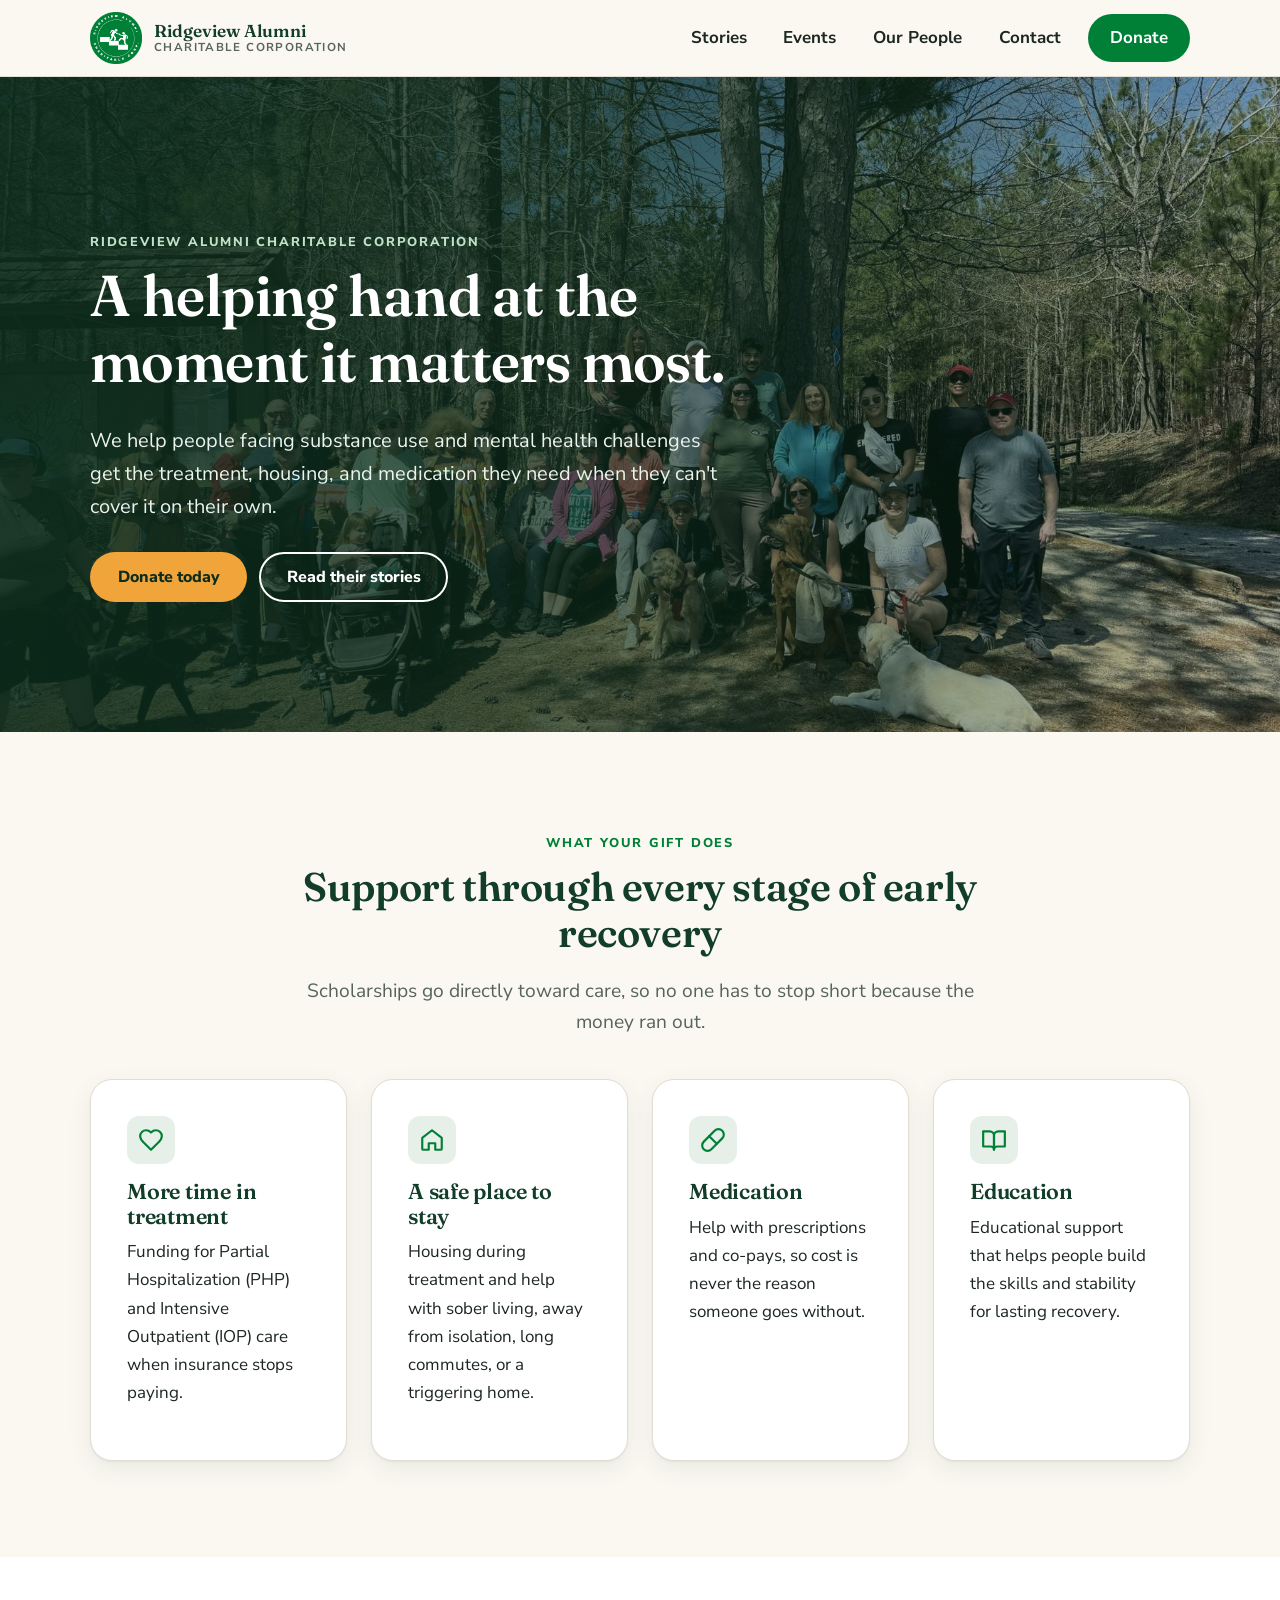
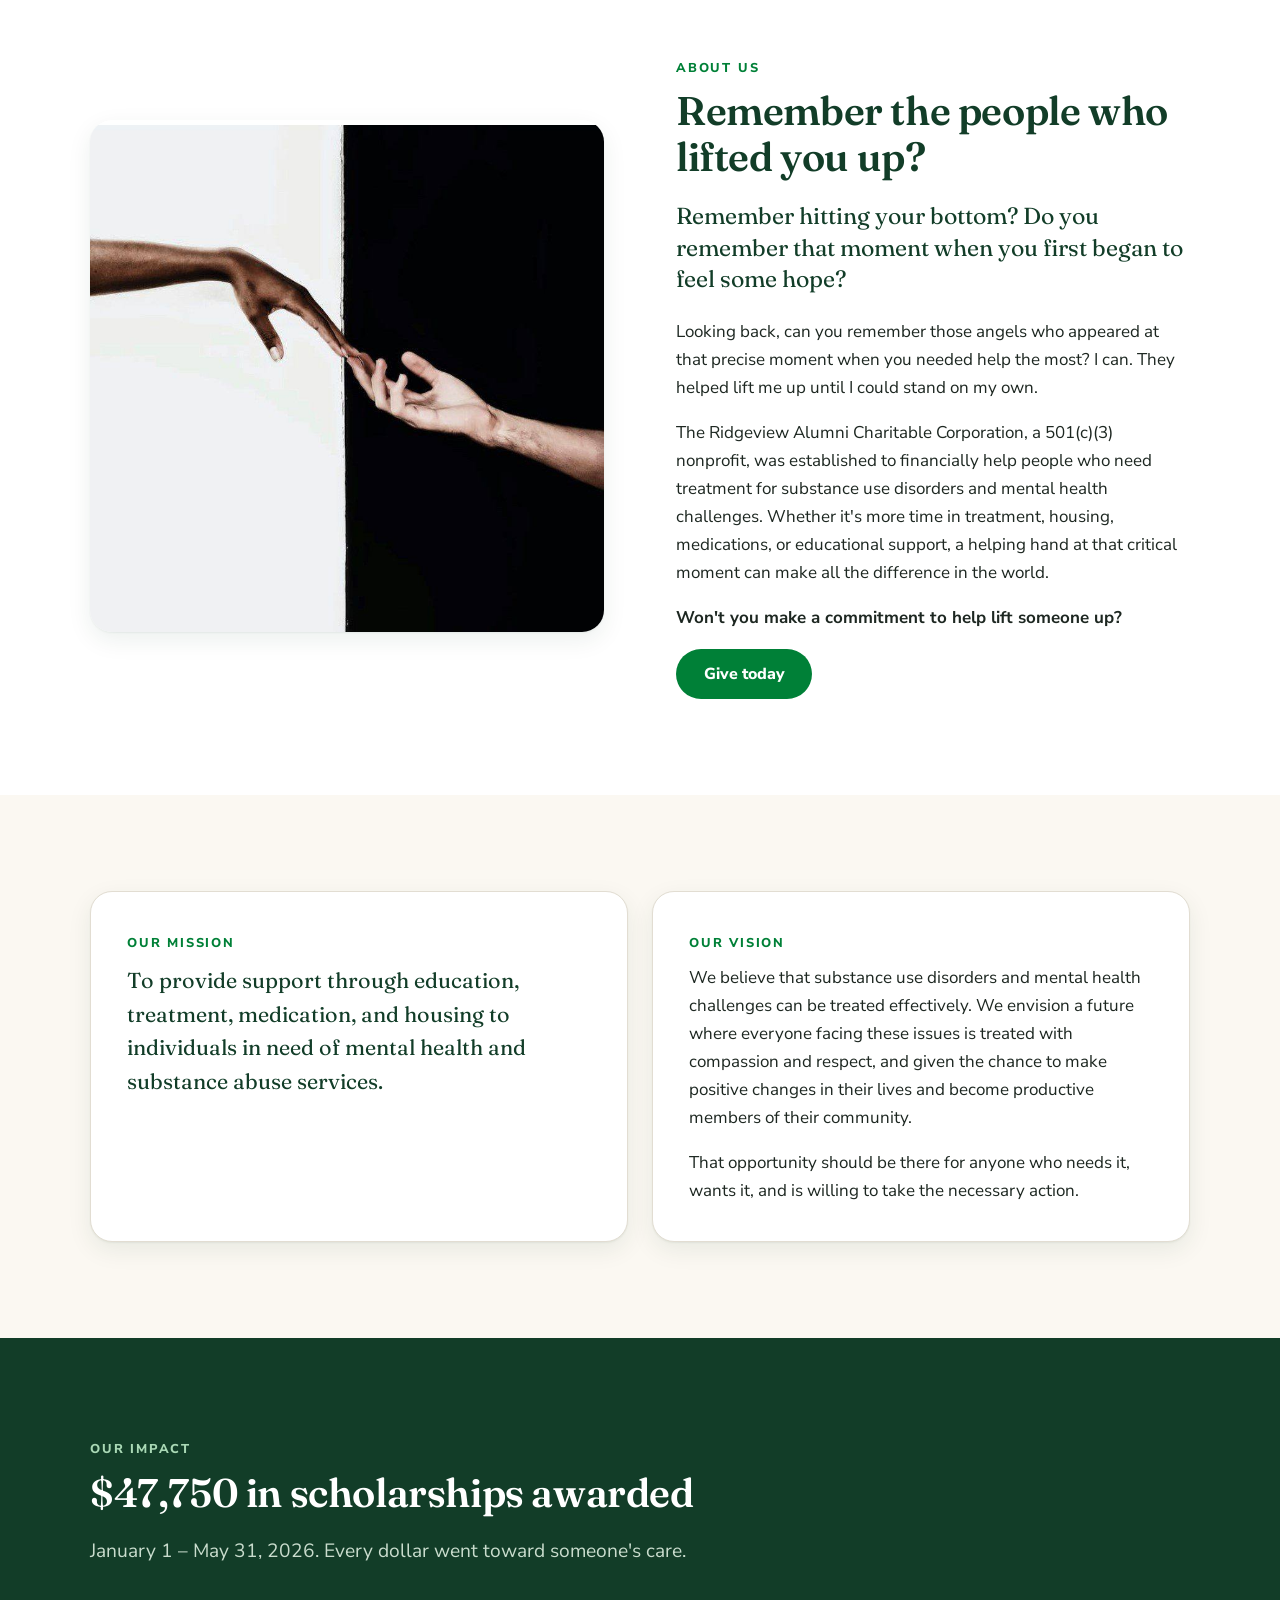
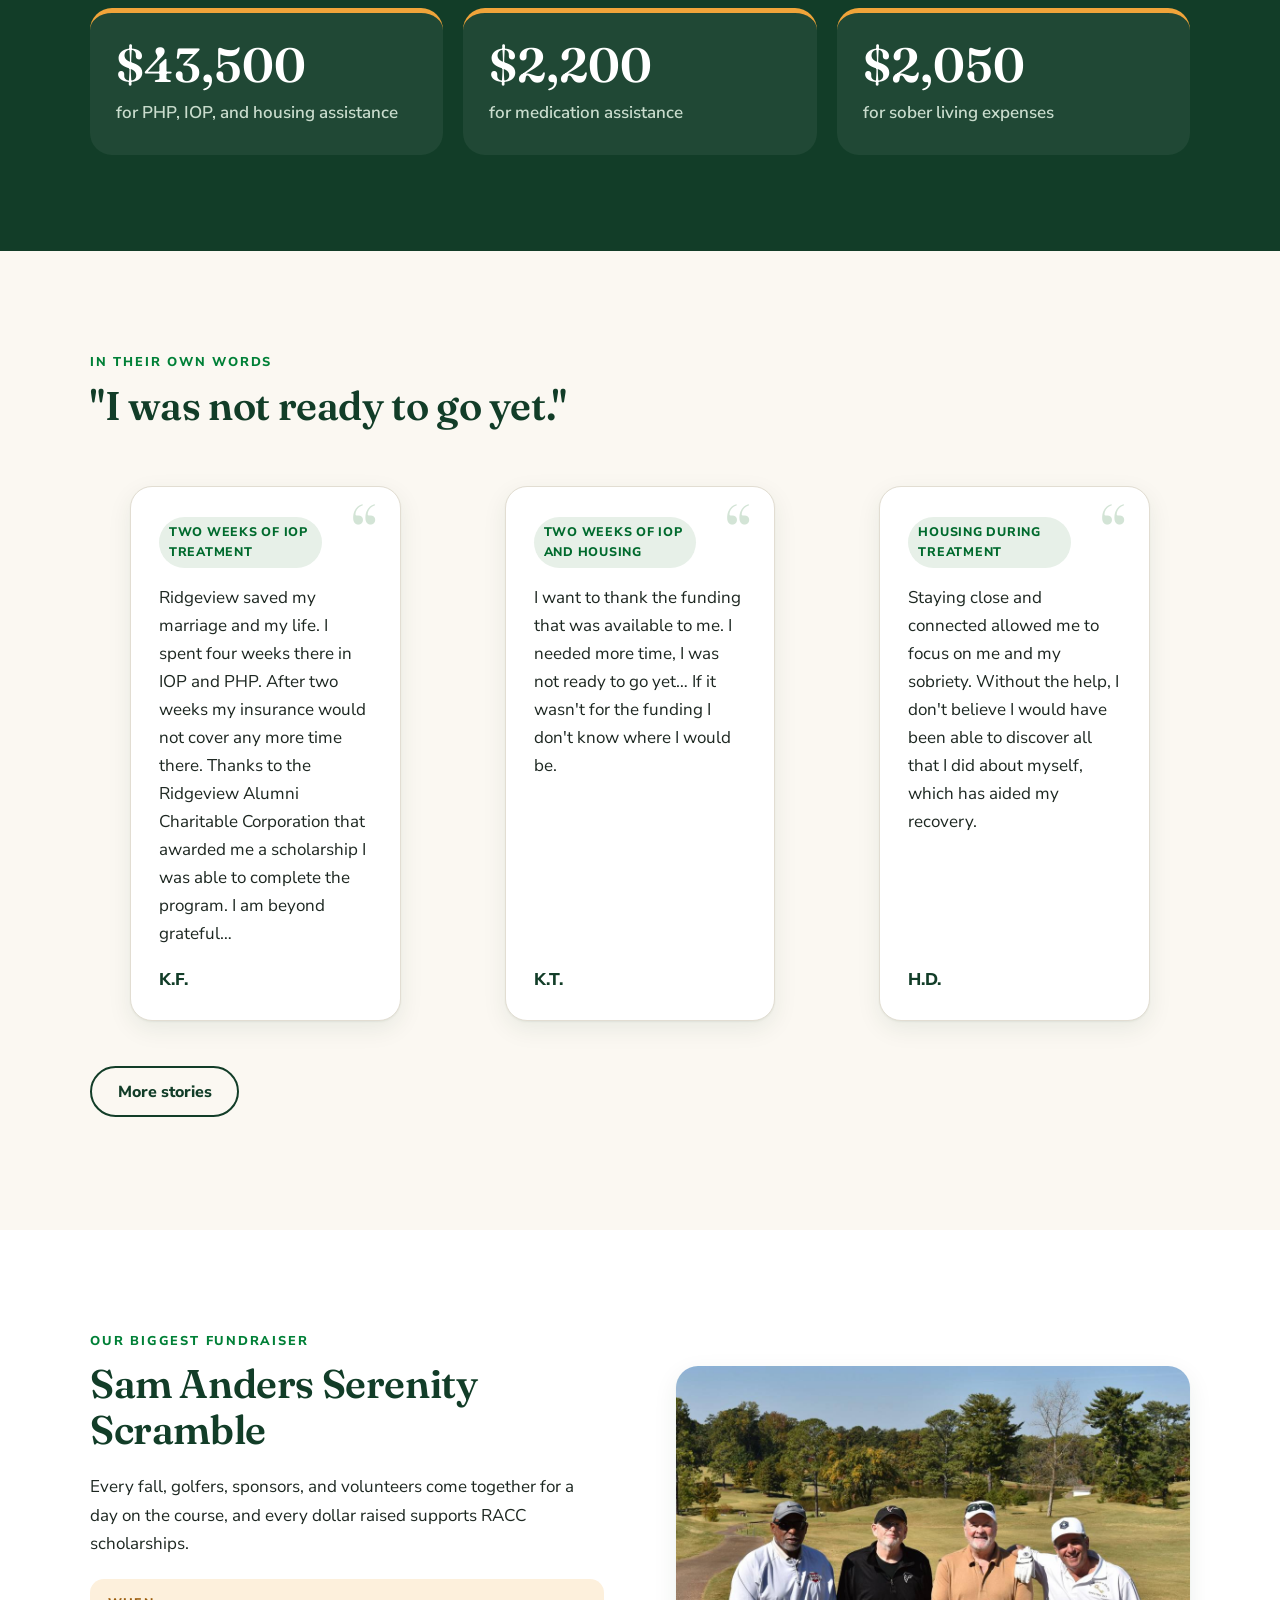
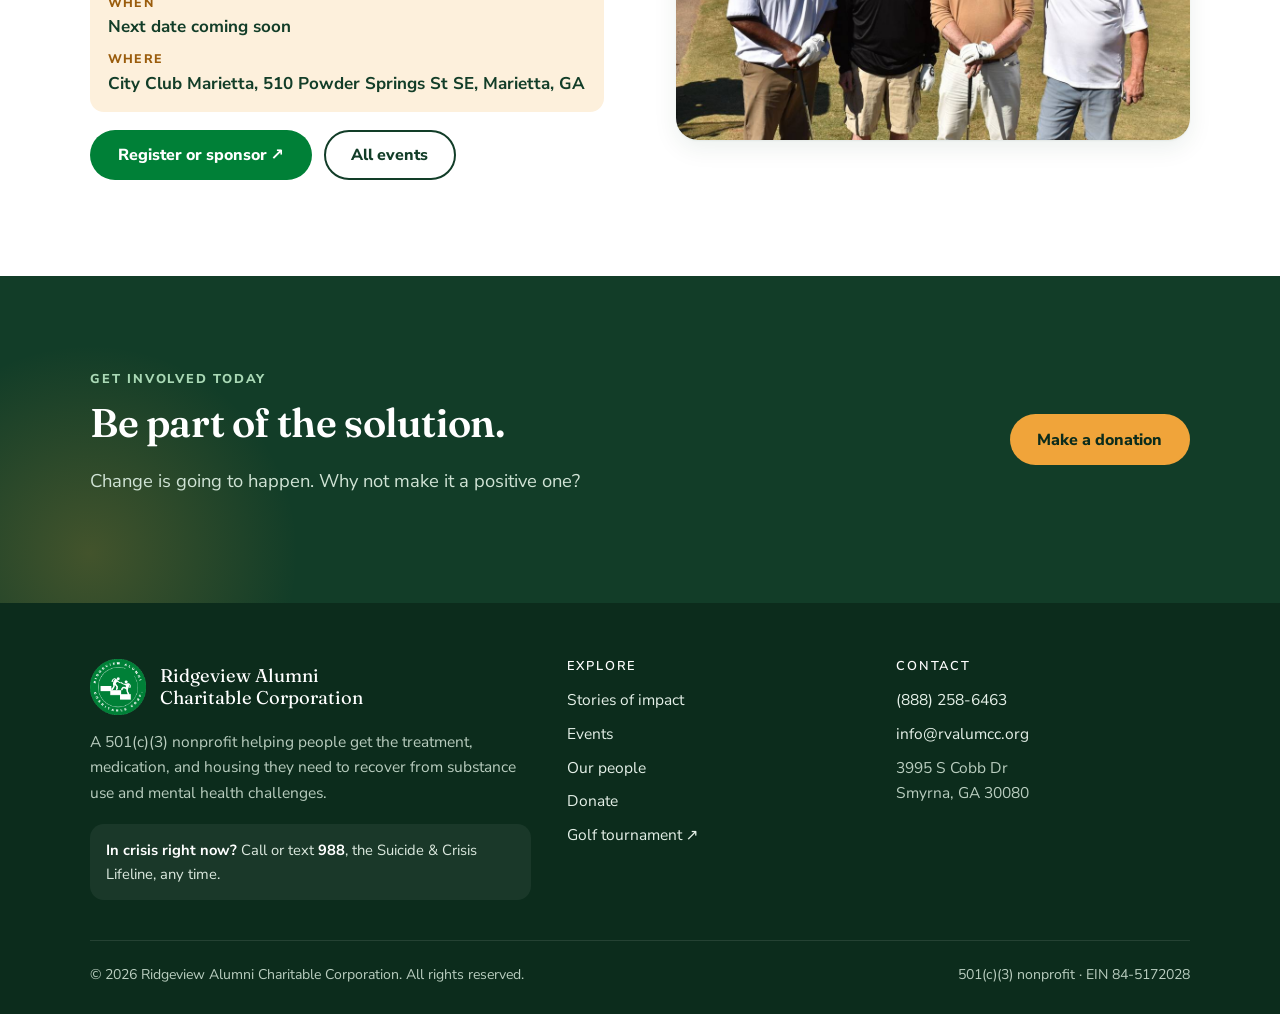
==== index.html @ 262ada0f "Initial rebuild of rvalumcc.org as a static site Six pages (home, stories, events, our people, donat" ====
<!doctype html>
<html lang="en">
<head>
  <meta charset="utf-8">
  <meta name="viewport" content="width=device-width, initial-scale=1">
  <title>Ridgeview Alumni Charitable Corporation</title>
  <meta name="description" content="A 501(c)(3) nonprofit helping people get the treatment, housing, and medication they need to recover from substance use and mental health challenges.">
  <link rel="canonical" href="https://rvalumcc.org/">
  <meta property="og:type" content="website">
  <meta property="og:site_name" content="Ridgeview Alumni Charitable Corporation">
  <meta property="og:title" content="Ridgeview Alumni Charitable Corporation">
  <meta property="og:description" content="Help someone in recovery get the treatment, housing, and medication they need.">
  <meta property="og:url" content="https://rvalumcc.org/">
  <meta property="og:image" content="https://rvalumcc.org/images/hero-walk.jpg">
  <link rel="icon" href="/images/favicon-32.png" sizes="32x32">
  <link rel="apple-touch-icon" href="/images/apple-touch-icon.png">
  <link rel="preconnect" href="https://fonts.googleapis.com">
  <link rel="preconnect" href="https://fonts.gstatic.com" crossorigin>
  <link rel="stylesheet" href="https://fonts.googleapis.com/css2?family=Fraunces:opsz,wght@9..144,500;9..144,600&family=Nunito+Sans:opsz,wght@6..12,400;6..12,600;6..12,700;6..12,800&display=swap">
  <link rel="stylesheet" href="/styles.css">
  <script src="/js/config.js" defer></script>
  <script src="/js/main.js" defer></script>
  <script type="application/ld+json">
  {
    "@context": "https://schema.org",
    "@type": "NGO",
    "name": "Ridgeview Alumni Charitable Corporation",
    "alternateName": "RACC",
    "url": "https://rvalumcc.org/",
    "logo": "https://rvalumcc.org/images/logo.png",
    "email": "info@rvalumcc.org",
    "telephone": "+1-888-258-6463",
    "taxID": "84-5172028",
    "nonprofitStatus": "Nonprofit501c3",
    "address": { "@type": "PostalAddress", "streetAddress": "3995 S Cobb Dr", "addressLocality": "Smyrna", "addressRegion": "GA", "postalCode": "30080", "addressCountry": "US" }
  }
  </script>
</head>
<body>
<!-- partial:header -->
<a class="skip-link" href="#main">Skip to content</a>
<header class="site-header">
  <div class="wrap header-inner">
    <a class="brand" href="/" aria-label="Ridgeview Alumni Charitable Corporation, home">
      <img src="/images/logo.png" alt="" width="52" height="52">
      <span class="brand-name">Ridgeview Alumni<small>Charitable Corporation</small></span>
    </a>
    <button class="nav-toggle" aria-expanded="false" aria-controls="main-nav" aria-label="Menu">
      <svg viewBox="0 0 24 24" fill="none" stroke="currentColor" stroke-width="2" stroke-linecap="round"><path d="M4 7h16M4 12h16M4 17h16"/></svg>
    </button>
    <nav class="main-nav" id="main-nav" aria-label="Main">
      <ul>
        <li><a href="/testimonials/">Stories</a></li>
        <li><a href="/events/">Events</a></li>
        <li><a href="/subcommittees/">Our People</a></li>
        <li><a href="/contact/">Contact</a></li>
        <li class="nav-donate"><a href="/donations/">Donate</a></li>
      </ul>
    </nav>
  </div>
</header>
<!-- /partial:header -->

<main id="main">
  <section class="hero">
    <div class="hero-media"><img src="/images/hero-walk.jpg" alt="A large group of Ridgeview alumni, family, and friends gathered in the woods at the annual Recovery Walk" fetchpriority="high"></div>
    <div class="wrap">
      <div class="hero-content">
        <span class="eyebrow">Ridgeview Alumni Charitable Corporation</span>
        <h1>A helping hand at the moment it matters most.</h1>
        <p class="lead">We help people facing substance use and mental health challenges get the treatment, housing, and medication they need when they can't cover it on their own.</p>
        <div class="btn-row">
          <a class="btn btn-sun" href="/donations/">Donate today</a>
          <a class="btn btn-ghost on-dark" href="/testimonials/">Read their stories</a>
        </div>
      </div>
    </div>
  </section>

  <section class="section">
    <div class="wrap">
      <div class="section-head center center-text" style="text-align:center">
        <span class="eyebrow">What your gift does</span>
        <h2>Support through every stage of early recovery</h2>
        <p class="lead">Scholarships go directly toward care, so no one has to stop short because the money ran out.</p>
      </div>
      <div class="cards-2" style="grid-template-columns:repeat(auto-fit,minmax(240px,1fr))">
        <div class="card help-item">
          <div class="icon"><svg viewBox="0 0 24 24" fill="none" stroke="currentColor" stroke-width="2" stroke-linecap="round" stroke-linejoin="round"><path d="M19 14c1.5-1.5 3-3.2 3-5.5A5.5 5.5 0 0 0 16.5 3c-1.8 0-3 .5-4.5 2-1.5-1.5-2.7-2-4.5-2A5.5 5.5 0 0 0 2 8.5c0 2.3 1.5 4 3 5.5l7 7Z"/></svg></div>
          <h3>More time in treatment</h3>
          <p>Funding for Partial Hospitalization (PHP) and Intensive Outpatient (IOP) care when insurance stops paying.</p>
        </div>
        <div class="card help-item">
          <div class="icon"><svg viewBox="0 0 24 24" fill="none" stroke="currentColor" stroke-width="2" stroke-linecap="round" stroke-linejoin="round"><path d="m3 10 9-7 9 7v10a1 1 0 0 1-1 1h-5v-6H9v6H4a1 1 0 0 1-1-1Z"/></svg></div>
          <h3>A safe place to stay</h3>
          <p>Housing during treatment and help with sober living, away from isolation, long commutes, or a triggering home.</p>
        </div>
        <div class="card help-item">
          <div class="icon"><svg viewBox="0 0 24 24" fill="none" stroke="currentColor" stroke-width="2" stroke-linecap="round" stroke-linejoin="round"><path d="m10.5 20.5 10-10a4.95 4.95 0 1 0-7-7l-10 10a4.95 4.95 0 1 0 7 7Z"/><path d="m8.5 8.5 7 7"/></svg></div>
          <h3>Medication</h3>
          <p>Help with prescriptions and co-pays, so cost is never the reason someone goes without.</p>
        </div>
        <div class="card help-item">
          <div class="icon"><svg viewBox="0 0 24 24" fill="none" stroke="currentColor" stroke-width="2" stroke-linecap="round" stroke-linejoin="round"><path d="M2 4h6a4 4 0 0 1 4 4v13a3 3 0 0 0-3-3H2Z"/><path d="M22 4h-6a4 4 0 0 0-4 4v13a3 3 0 0 1 3-3h7Z"/></svg></div>
          <h3>Education</h3>
          <p>Educational support that helps people build the skills and stability for lasting recovery.</p>
        </div>
      </div>
    </div>
  </section>

  <section class="section paper">
    <div class="wrap split">
      <div>
        <img class="rounded-img" src="/images/helping-hands.jpg" alt="One hand reaching down to help another" loading="lazy" width="828" height="826">
      </div>
      <div class="about-text">
        <span class="eyebrow">About us</span>
        <h2>Remember the people who lifted you up?</h2>
        <p>Remember hitting your bottom? Do you remember that moment when you first began to feel some hope?</p>
        <p>Looking back, can you remember those angels who appeared at that precise moment when you needed help the most? I can. They helped lift me up until I could stand on my own.</p>
        <p>The Ridgeview Alumni Charitable Corporation, a 501(c)(3) nonprofit, was established to financially help people who need treatment for substance use disorders and mental health challenges. Whether it's more time in treatment, housing, medications, or educational support, a helping hand at that critical moment can make all the difference in the world.</p>
        <p><strong>Won't you make a commitment to help lift someone up?</strong></p>
        <a class="btn btn-primary" href="/donations/">Give today</a>
      </div>
    </div>
  </section>

  <section class="section">
    <div class="wrap cards-2">
      <div class="card">
        <span class="eyebrow">Our mission</span>
        <p class="essay" style="margin:0">To provide support through education, treatment, medication, and housing to individuals in need of mental health and substance abuse services.</p>
      </div>
      <div class="card">
        <span class="eyebrow">Our vision</span>
        <p>We believe that substance use disorders and mental health challenges can be treated effectively. We envision a future where everyone facing these issues is treated with compassion and respect, and given the chance to make positive changes in their lives and become productive members of their community.</p>
        <p style="margin:0">That opportunity should be there for anyone who needs it, wants it, and is willing to take the necessary action.</p>
      </div>
    </div>
  </section>

  <section class="section on-forest" style="background:var(--forest)">
    <div class="wrap">
      <div class="section-head">
        <span class="eyebrow" style="color:#a9d8b5">Our impact</span>
        <h2 style="color:#fff"><span data-stats-total>$47,750</span> in scholarships awarded</h2>
        <p class="lead" style="color:#c9dccd"><span data-stats-period>January 1 – May 31, 2026</span>. Every dollar went toward someone's care.</p>
      </div>
      <div class="stats" data-stats></div>
    </div>
  </section>

  <section class="section">
    <div class="wrap">
      <div class="section-head">
        <span class="eyebrow">In their own words</span>
        <h2>"I was not ready to go yet."</h2>
      </div>
      <div class="quotes">
        <figure class="quote">
          <span class="funded">Two weeks of IOP treatment</span>
          <blockquote>Ridgeview saved my marriage and my life. I spent four weeks there in IOP and PHP. After two weeks my insurance would not cover any more time there. Thanks to the Ridgeview Alumni Charitable Corporation that awarded me a scholarship I was able to complete the program. I am beyond grateful…</blockquote>
          <figcaption><cite>K.F.</cite></figcaption>
        </figure>
        <figure class="quote">
          <span class="funded">Two weeks of IOP and housing</span>
          <blockquote>I want to thank the funding that was available to me. I needed more time, I was not ready to go yet… If it wasn't for the funding I don't know where I would be.</blockquote>
          <figcaption><cite>K.T.</cite></figcaption>
        </figure>
        <figure class="quote">
          <span class="funded">Housing during treatment</span>
          <blockquote>Staying close and connected allowed me to focus on me and my sobriety. Without the help, I don't believe I would have been able to discover all that I did about myself, which has aided my recovery.</blockquote>
          <figcaption><cite>H.D.</cite></figcaption>
        </figure>
      </div>
      <p style="margin-top:28px"><a class="btn btn-ghost" href="/testimonials/">More stories</a></p>
    </div>
  </section>

  <section class="section paper">
    <div class="wrap split reverse">
      <div>
        <img class="rounded-img" src="/images/golf-1.jpg" alt="A foursome smiling on the course at the Sam Anders Serenity Scramble" loading="lazy" width="1100" height="800">
      </div>
      <div data-event="golf">
        <span class="eyebrow">Our biggest fundraiser</span>
        <h2>Sam Anders Serenity Scramble</h2>
        <p>Every fall, golfers, sponsors, and volunteers come together for a day on the course, and every dollar raised supports RACC scholarships.</p>
        <div class="event-meta">
          <div><span class="label">When</span><span data-when>Next date coming soon</span></div>
          <div><span class="label">Where</span><span data-where>City Club Marietta</span></div>
        </div>
        <div class="btn-row">
          <a class="btn btn-primary" data-link href="https://ridgeviewgolf.org">Register or sponsor ↗</a>
          <a class="btn btn-ghost" href="/events/">All events</a>
        </div>
      </div>
    </div>
  </section>

<!-- partial:cta -->
<section class="cta-band">
  <div class="wrap cta-inner">
    <div>
      <span class="eyebrow" style="color:#a9d8b5">Get involved today</span>
      <h2>Be part of the solution.</h2>
      <p>Change is going to happen. Why not make it a positive one?</p>
    </div>
    <a class="btn btn-sun" href="/donations/">Make a donation</a>
  </div>
</section>
<!-- /partial:cta -->
</main>

<!-- partial:footer -->
<footer class="site-footer">
  <div class="wrap">
    <div class="footer-grid">
      <div>
        <div class="footer-brand">
          <img src="/images/logo.png" alt="" width="56" height="56">
          <span>Ridgeview Alumni<br>Charitable Corporation</span>
        </div>
        <p>A 501(c)(3) nonprofit helping people get the treatment, medication, and housing they need to recover from substance use and mental health challenges.</p>
        <div class="crisis"><strong>In crisis right now?</strong> Call or text <a href="tel:988"><strong>988</strong></a>, the Suicide &amp; Crisis Lifeline, any time.</div>
      </div>
      <div>
        <h4>Explore</h4>
        <ul>
          <li><a href="/testimonials/">Stories of impact</a></li>
          <li><a href="/events/">Events</a></li>
          <li><a href="/subcommittees/">Our people</a></li>
          <li><a href="/donations/">Donate</a></li>
          <li><a href="https://ridgeviewgolf.org">Golf tournament ↗</a></li>
        </ul>
      </div>
      <div>
        <h4>Contact</h4>
        <ul>
          <li><a href="tel:+18882586463">(888) 258-6463</a></li>
          <li><a href="mailto:info@rvalumcc.org">info@rvalumcc.org</a></li>
          <li>3995 S Cobb Dr<br>Smyrna, GA 30080</li>
        </ul>
      </div>
    </div>
    <div class="footer-bottom">
      <span>© <span data-year>2026</span> Ridgeview Alumni Charitable Corporation. All rights reserved.</span>
      <span>501(c)(3) nonprofit · EIN 84-5172028</span>
    </div>
  </div>
</footer>
<!-- /partial:footer -->
</body>
</html>
---- styles.css ----
/* Ridgeview Alumni Charitable Corporation — rvalumcc.org
   Calm, warm, trustworthy: brand green from the logo, cream paper, a sunrise accent. */

:root {
  --green: #008037;        /* sampled from the RACC logo */
  --green-dark: #006a2d;
  --forest: #123d28;
  --forest-2: #0c2c1c;
  --sage: #e7f0e8;
  --sage-2: #d3e4d6;
  --cream: #fbf8f2;
  --paper: #ffffff;
  --ink: #1d2721;
  --muted: #56645b;
  --line: #e2ddd2;
  --sun: #f0a43a;
  --sun-soft: #fdf0dc;
  --radius: 14px;
  --radius-lg: 22px;
  --shadow: 0 1px 2px rgba(18, 61, 40, .06), 0 8px 24px rgba(18, 61, 40, .08);
  --font-display: "Fraunces", Georgia, "Times New Roman", serif;
  --font-body: "Nunito Sans", system-ui, -apple-system, "Segoe UI", Roboto, sans-serif;
  --wrap: 1140px;
}

*, *::before, *::after { box-sizing: border-box; }
html { scroll-behavior: smooth; -webkit-text-size-adjust: 100%; }
body {
  margin: 0;
  font-family: var(--font-body);
  font-size: 1.0625rem;
  line-height: 1.65;
  color: var(--ink);
  background: var(--cream);
}
img { max-width: 100%; display: block; }
a { color: var(--green-dark); text-underline-offset: 3px; }
a:hover { color: var(--forest); }
h1, h2, h3, h4 {
  font-family: var(--font-display);
  font-weight: 600;
  line-height: 1.15;
  color: var(--forest);
  margin: 0 0 .5em;
  letter-spacing: -.01em;
}
h1 { font-size: clamp(2.2rem, 5vw, 3.6rem); }
h2 { font-size: clamp(1.75rem, 3.4vw, 2.5rem); }
h3 { font-size: 1.35rem; }
p { margin: 0 0 1em; }
.wrap { max-width: var(--wrap); margin: 0 auto; padding: 0 20px; }
.narrow { max-width: 760px; }
.center { text-align: center; }
.muted { color: var(--muted); }
.eyebrow {
  display: inline-block;
  font-family: var(--font-body);
  font-size: .8rem;
  font-weight: 800;
  letter-spacing: .14em;
  text-transform: uppercase;
  color: var(--green);
  margin-bottom: .6rem;
}
.skip-link { position: absolute; left: -9999px; }
.skip-link:focus { left: 16px; top: 16px; z-index: 100; background: #fff; padding: 8px 14px; border-radius: 8px; }
:focus-visible { outline: 3px solid var(--sun); outline-offset: 2px; }

/* ---------- Buttons ---------- */
.btn {
  display: inline-flex; align-items: center; justify-content: center; gap: .5em;
  font: 800 1rem/1 var(--font-body);
  padding: .95em 1.6em;
  border-radius: 999px;
  border: 2px solid transparent;
  text-decoration: none;
  cursor: pointer;
  transition: background .15s, color .15s, border-color .15s, transform .15s;
}
.btn:hover { transform: translateY(-1px); }
.btn-primary { background: var(--green); color: #fff; }
.btn-primary:hover { background: var(--green-dark); color: #fff; }
.btn-sun { background: var(--sun); color: var(--forest-2); }
.btn-sun:hover { background: #e4952a; color: var(--forest-2); }
.btn-ghost { border-color: currentColor; color: var(--forest); background: transparent; }
.btn-ghost.on-dark { color: #fff; }
.btn-ghost:hover { background: rgba(255,255,255,.12); }
.btn-row { display: flex; flex-wrap: wrap; gap: 12px; }

/* ---------- Header ---------- */
.site-header {
  position: sticky; top: 0; z-index: 50;
  background: rgba(251, 248, 242, .94);
  backdrop-filter: saturate(1.4) blur(8px);
  border-bottom: 1px solid var(--line);
}
.header-inner { display: flex; align-items: center; justify-content: space-between; gap: 16px; min-height: 76px; }
.brand { display: flex; align-items: center; gap: 12px; text-decoration: none; color: var(--forest); }
.brand img { width: 52px; height: 52px; }
.brand-name { font-family: var(--font-display); font-weight: 600; font-size: 1.08rem; line-height: 1.15; }
.brand-name small { display: block; font-family: var(--font-body); font-weight: 700; font-size: .72rem; letter-spacing: .12em; text-transform: uppercase; color: var(--muted); }
.main-nav ul { list-style: none; margin: 0; padding: 0; display: flex; align-items: center; gap: 6px; }
.main-nav a {
  display: block; padding: .55em .9em; border-radius: 999px;
  text-decoration: none; font-weight: 700; color: var(--ink);
}
.main-nav a:hover { background: var(--sage); color: var(--forest); }
.main-nav a[aria-current="page"] { color: var(--green-dark); background: var(--sage); }
.main-nav .nav-donate a { background: var(--green); color: #fff; padding: .6em 1.3em; margin-left: 6px; }
.main-nav .nav-donate a:hover, .main-nav .nav-donate a[aria-current="page"] { background: var(--green-dark); color: #fff; }
.nav-toggle {
  display: none; background: none; border: 0; padding: 10px; cursor: pointer; color: var(--forest);
}
.nav-toggle svg { width: 28px; height: 28px; }

@media (max-width: 900px) {
  .nav-toggle { display: block; }
  .main-nav {
    position: absolute; left: 0; right: 0; top: 100%;
    background: var(--cream); border-bottom: 1px solid var(--line);
    display: none; box-shadow: var(--shadow);
  }
  .main-nav.open { display: block; }
  .main-nav ul { flex-direction: column; align-items: stretch; padding: 10px 16px 18px; gap: 2px; }
  .main-nav a { padding: .8em 1em; border-radius: 10px; }
  .main-nav .nav-donate a { margin: 8px 0 0; text-align: center; }
}
@media (max-width: 420px) {
  .brand-name { font-size: .95rem; }
  .brand img { width: 44px; height: 44px; }
}

/* ---------- Hero ---------- */
.hero {
  position: relative; color: #fff; overflow: hidden;
  background: var(--forest-2);
}
.hero-media { position: absolute; inset: 0; }
.hero-media img { width: 100%; height: 100%; object-fit: cover; object-position: center 40%; }
.hero::after {
  content: ""; position: absolute; inset: 0;
  background: linear-gradient(100deg, rgba(12,44,28,.92) 0%, rgba(12,44,28,.72) 45%, rgba(12,44,28,.25) 100%);
}
@media (max-width: 700px) {
  .hero::after { background: linear-gradient(180deg, rgba(12,44,28,.86) 0%, rgba(12,44,28,.78) 100%); }
}
.hero-content { position: relative; z-index: 1; padding: clamp(80px, 13vw, 150px) 0 clamp(70px, 11vw, 130px); max-width: 640px; }
.hero h1 { color: #fff; }
.hero .eyebrow { color: #bfe3c8; }
.hero p.lead { font-size: 1.25rem; color: #eaf3ec; margin-bottom: 1.8rem; }
.page-hero { background: var(--forest); color: #fff; padding: clamp(56px, 9vw, 96px) 0 clamp(48px, 7vw, 80px); position: relative; overflow: hidden; }
.page-hero h1 { color: #fff; margin-bottom: .3em; }
.page-hero p { color: #d7e8db; font-size: 1.18rem; max-width: 640px; margin: 0; }
.page-hero .eyebrow { color: #a9d8b5; }
.page-hero::before {
  content: ""; position: absolute; right: -80px; top: -80px; width: 360px; height: 360px;
  border-radius: 50%; border: 60px solid rgba(255,255,255,.04);
}

/* ---------- Sections ---------- */
.section { padding: clamp(56px, 8vw, 96px) 0; }
.section.tint { background: var(--sage); }
.section.paper { background: var(--paper); }
.section-head { max-width: 720px; margin-bottom: 40px; }
.section-head.center { margin-left: auto; margin-right: auto; }
.lead { font-size: 1.2rem; color: var(--muted); }

.split { display: grid; grid-template-columns: 1fr 1fr; gap: clamp(32px, 6vw, 72px); align-items: center; }
.split.reverse > :first-child { order: 2; }
@media (max-width: 820px) { .split { grid-template-columns: 1fr; } .split.reverse > :first-child { order: 0; } }
.rounded-img { border-radius: var(--radius-lg); box-shadow: var(--shadow); width: 100%; height: 100%; object-fit: cover; }

/* Mission / vision cards */
.cards-2 { display: grid; grid-template-columns: repeat(2, 1fr); gap: 24px; }
.cards-3 { display: grid; grid-template-columns: repeat(3, 1fr); gap: 24px; }
@media (max-width: 860px) { .cards-3 { grid-template-columns: 1fr; } }
@media (max-width: 720px) { .cards-2 { grid-template-columns: 1fr; } }
.card {
  background: var(--paper); border: 1px solid var(--line); border-radius: var(--radius-lg);
  padding: clamp(24px, 4vw, 36px); box-shadow: var(--shadow);
}
.card h3 { margin-bottom: .4em; }
.card .icon {
  width: 48px; height: 48px; border-radius: 12px; display: grid; place-items: center;
  background: var(--sage); color: var(--green); margin-bottom: 16px;
}
.card .icon svg { width: 26px; height: 26px; }

/* Ways we help */
.help-item { text-align: left; }

/* About pull-quote */
.about-text p:first-of-type {
  font-family: var(--font-display); font-size: 1.45rem; line-height: 1.35; color: var(--forest);
}

/* ---------- Impact stats ---------- */
.stats { display: grid; grid-template-columns: repeat(3, 1fr); gap: 20px; }
@media (max-width: 760px) { .stats { grid-template-columns: 1fr; } }
.stat {
  background: var(--paper); border-radius: var(--radius-lg); padding: 28px 26px;
  border-top: 5px solid var(--green); box-shadow: var(--shadow);
}
.stat-value { font-family: var(--font-display); font-weight: 600; font-size: clamp(2.2rem, 4.5vw, 3rem); color: var(--forest); line-height: 1; }
.stat-label { margin-top: 10px; color: var(--muted); font-weight: 600; }
.stats-note { margin-top: 18px; font-size: .95rem; color: var(--muted); }
.on-forest .stat { background: rgba(255,255,255,.06); box-shadow: none; border-top-color: var(--sun); }
.on-forest .stat-value { color: #fff; }
.on-forest .stat-label, .on-forest .stats-note { color: #c9dccd; }

/* ---------- Testimonials ---------- */
.quotes { display: grid; grid-template-columns: repeat(auto-fill, minmax(320px, 1fr)); gap: 24px; }
@media (max-width: 380px) { .quotes { grid-template-columns: 1fr; } }
.quote {
  background: var(--paper); border-radius: var(--radius-lg); padding: 30px 28px 26px;
  border: 1px solid var(--line); box-shadow: var(--shadow);
  display: flex; flex-direction: column; position: relative;
}
.quote::before {
  content: "\201C"; font-family: var(--font-display); font-size: 5rem; line-height: .7;
  color: var(--sage-2); position: absolute; top: 22px; right: 22px;
}
.quote .funded {
  align-self: flex-start; font-size: .78rem; font-weight: 800; letter-spacing: .06em; text-transform: uppercase;
  color: var(--green-dark); background: var(--sage); padding: .4em .8em; border-radius: 999px; margin-bottom: 16px;
  max-width: calc(100% - 50px);
}
.quote blockquote { margin: 0 0 18px; flex: 1; }
.quote cite { font-style: normal; font-weight: 800; color: var(--forest); }
.quote cite span { font-weight: 600; color: var(--muted); margin-left: 6px; }

.essay {
  font-family: var(--font-display); font-size: clamp(1.15rem, 2vw, 1.35rem); line-height: 1.55; color: var(--forest);
}

/* ---------- CTA band ---------- */
.cta-band { background: var(--forest); color: #fff; padding: clamp(56px, 8vw, 88px) 0; position: relative; overflow: hidden; }
.cta-band h2 { color: #fff; }
.cta-band p { color: #d0e3d5; font-size: 1.15rem; }
.cta-band::after {
  content: ""; position: absolute; left: -120px; bottom: -160px; width: 420px; height: 420px; border-radius: 50%;
  background: radial-gradient(circle, rgba(240,164,58,.22), transparent 70%);
}
.cta-inner { position: relative; z-index: 1; display: flex; align-items: center; justify-content: space-between; gap: 28px; flex-wrap: wrap; }
.cta-inner > div { max-width: 640px; }

/* ---------- Events ---------- */
.event { padding: clamp(48px, 7vw, 80px) 0; border-bottom: 1px solid var(--line); }
.event:last-of-type { border-bottom: 0; }
.event-meta {
  display: inline-flex; flex-wrap: wrap; gap: 8px 18px; margin: 4px 0 18px;
  padding: 14px 18px; background: var(--sun-soft); border-radius: var(--radius); font-weight: 700; color: var(--forest);
}
.event-meta .label { color: #9a5c0c; font-size: .78rem; letter-spacing: .1em; text-transform: uppercase; display: block; font-weight: 800; }
.gallery { display: grid; grid-template-columns: repeat(3, 1fr); gap: 12px; margin-top: 28px; }
.gallery figure { margin: 0; }
.gallery img { width: 100%; aspect-ratio: 4 / 3; object-fit: cover; border-radius: 12px; }
.gallery figcaption, .photo-credit { font-size: .85rem; color: var(--muted); margin-top: 10px; }
@media (max-width: 560px) { .gallery { grid-template-columns: 1fr 1fr; } .gallery figure:nth-child(3) { display: none; } }

/* ---------- People ---------- */
.people { display: grid; grid-template-columns: repeat(auto-fill, minmax(240px, 1fr)); gap: 24px; }
.person {
  background: var(--paper); border: 1px solid var(--line); border-radius: var(--radius-lg);
  overflow: hidden; box-shadow: var(--shadow); display: flex; flex-direction: column;
}
.person img { width: 100%; aspect-ratio: 1 / 1; object-fit: cover; object-position: center 25%; background: var(--sage); }
.person-body { padding: 18px 20px 20px; }
.person h3 { font-size: 1.2rem; margin: 0 0 4px; }
.person .role { font-size: .9rem; color: var(--muted); font-weight: 700; margin: 0 0 10px; }
.person details summary {
  cursor: pointer; font-weight: 800; color: var(--green-dark); list-style: none; display: inline-flex; align-items: center; gap: 6px;
}
.person details summary::-webkit-details-marker { display: none; }
.person details summary::after { content: "+"; font-size: 1.2rem; line-height: 1; }
.person details[open] summary::after { content: "\2212"; }
.person details p { margin: 10px 0 0; font-size: .97rem; }
.committee + .committee { margin-top: 64px; }
@media (max-width: 560px) {
  .people { grid-template-columns: 1fr 1fr; gap: 14px; }
  .person-body { padding: 12px 14px 14px; }
  .person h3 { font-size: 1.02rem; }
  .person details summary { font-size: .92rem; }
}

/* ---------- Donate ---------- */
.donate-layout { display: grid; grid-template-columns: 1.1fr .9fr; gap: clamp(32px, 5vw, 64px); align-items: start; }
@media (max-width: 900px) { .donate-layout { grid-template-columns: 1fr; } }
.donate-box {
  background: var(--paper); border-radius: var(--radius-lg); padding: clamp(24px, 4vw, 36px);
  box-shadow: 0 2px 4px rgba(18,61,40,.06), 0 18px 48px rgba(18,61,40,.14);
  border: 1px solid var(--line); position: sticky; top: 100px;
}
@media (max-width: 900px) { .donate-box { position: static; } }
.donate-box h2 { font-size: 1.7rem; }
.chips { display: grid; grid-template-columns: repeat(3, 1fr); gap: 10px; margin: 18px 0 14px; }
.chip {
  font: 800 1.1rem/1 var(--font-body); padding: 16px 8px; border-radius: 12px;
  border: 2px solid var(--line); background: var(--cream); color: var(--forest); cursor: pointer;
  transition: border-color .15s, background .15s;
}
.chip:hover { border-color: var(--green); }
.chip.active { border-color: var(--green); background: var(--sage); box-shadow: inset 0 0 0 1px var(--green); }
.custom-amount { margin-bottom: 14px; }
.custom-amount[hidden] { display: none; }
.money-input { position: relative; }
.money-input span { position: absolute; left: 16px; top: 50%; transform: translateY(-50%); font-weight: 800; color: var(--muted); }
.money-input input { padding-left: 32px; font-size: 1.15rem; font-weight: 700; }
.amount-line { display: flex; justify-content: space-between; align-items: baseline; padding: 14px 0; border-top: 1px dashed var(--line); margin-top: 6px; }
.amount-line strong { font-family: var(--font-display); font-size: 1.8rem; color: var(--forest); }
.donate-hint { font-size: .95rem; color: var(--muted); margin: 6px 0 12px; }
.donate-hint.error { color: #a2361c; font-weight: 700; }
#paypal-container { min-height: 10px; }
.tax-note { font-size: .88rem; color: var(--muted); margin: 16px 0 0; }
.secure-note { display: flex; gap: 8px; align-items: center; font-size: .88rem; color: var(--muted); margin-top: 10px; }
.secure-note svg { width: 16px; height: 16px; flex: none; }
.donate-success { display: none; text-align: center; padding: 12px 0; }
.donate-success.show { display: block; }
.donate-success .check {
  width: 64px; height: 64px; border-radius: 50%; background: var(--sage); color: var(--green);
  display: grid; place-items: center; margin: 0 auto 16px;
}
.uses { list-style: none; padding: 0; margin: 24px 0 0; display: grid; gap: 14px; }
.uses li { display: flex; gap: 14px; align-items: flex-start; }
.uses .icon { flex: none; width: 40px; height: 40px; border-radius: 10px; background: var(--sage); color: var(--green); display: grid; place-items: center; }
.uses .icon svg { width: 22px; height: 22px; }

/* ---------- Forms ---------- */
.field { margin-bottom: 16px; }
.field label { display: block; font-weight: 800; font-size: .95rem; margin-bottom: 6px; color: var(--forest); }
.field label .req { color: var(--green); }
.field label .opt { font-weight: 600; color: var(--muted); }
input[type="text"], input[type="email"], input[type="tel"], input[type="number"], textarea {
  width: 100%; font: inherit; color: var(--ink);
  padding: 13px 14px; border-radius: 10px; border: 1.5px solid #cfc9bc; background: #fff;
}
input:focus, textarea:focus { outline: none; border-color: var(--green); box-shadow: 0 0 0 3px rgba(0,128,55,.18); }
textarea { min-height: 150px; resize: vertical; }
.row-2 { display: grid; grid-template-columns: 1fr 1fr; gap: 0 16px; }
@media (max-width: 560px) { .row-2 { grid-template-columns: 1fr; } }
.hp { position: absolute; left: -9999px; width: 1px; height: 1px; overflow: hidden; }
.form-status { margin-top: 14px; font-weight: 700; }
.form-status.ok { color: var(--green-dark); }
.form-status.err { color: #a2361c; }
.contact-list { list-style: none; margin: 0; padding: 0; display: grid; gap: 18px; }
.contact-list li { display: flex; gap: 14px; }
.contact-list .icon { flex: none; width: 44px; height: 44px; border-radius: 12px; background: var(--sage); color: var(--green); display: grid; place-items: center; }
.contact-list .icon svg { width: 22px; height: 22px; }
.contact-list strong { display: block; color: var(--forest); }

/* ---------- Footer ---------- */
.site-footer { background: var(--forest-2); color: #b9cdbf; padding: 56px 0 28px; font-size: .97rem; }
.site-footer a { color: #e5f0e8; text-decoration: none; }
.site-footer a:hover { color: #fff; text-decoration: underline; }
.footer-grid { display: grid; grid-template-columns: 1.5fr 1fr 1fr; gap: 36px; }
@media (max-width: 760px) { .footer-grid { grid-template-columns: 1fr; } }
.footer-brand { display: flex; gap: 14px; align-items: center; margin-bottom: 14px; }
.footer-brand img { width: 56px; height: 56px; }
.footer-brand span { font-family: var(--font-display); color: #fff; font-size: 1.15rem; line-height: 1.2; }
.site-footer h4 { color: #fff; font-family: var(--font-body); font-size: .8rem; letter-spacing: .14em; text-transform: uppercase; margin-bottom: 14px; }
.site-footer ul { list-style: none; margin: 0; padding: 0; display: grid; gap: 8px; }
.footer-bottom { border-top: 1px solid rgba(255,255,255,.1); margin-top: 40px; padding-top: 22px; display: flex; flex-wrap: wrap; gap: 10px 24px; justify-content: space-between; font-size: .88rem; }
.crisis {
  background: rgba(255,255,255,.06); border-radius: var(--radius); padding: 14px 16px; margin-top: 18px; font-size: .92rem; color: #dce9df;
}
.crisis strong { color: #fff; }

/* ---------- 404 ---------- */
.notfound { min-height: 50vh; display: grid; place-items: center; text-align: center; padding: 80px 0; }

@media (prefers-reduced-motion: reduce) {
  html { scroll-behavior: auto; }
  .btn, .chip { transition: none; }
  .btn:hover { transform: none; }
}
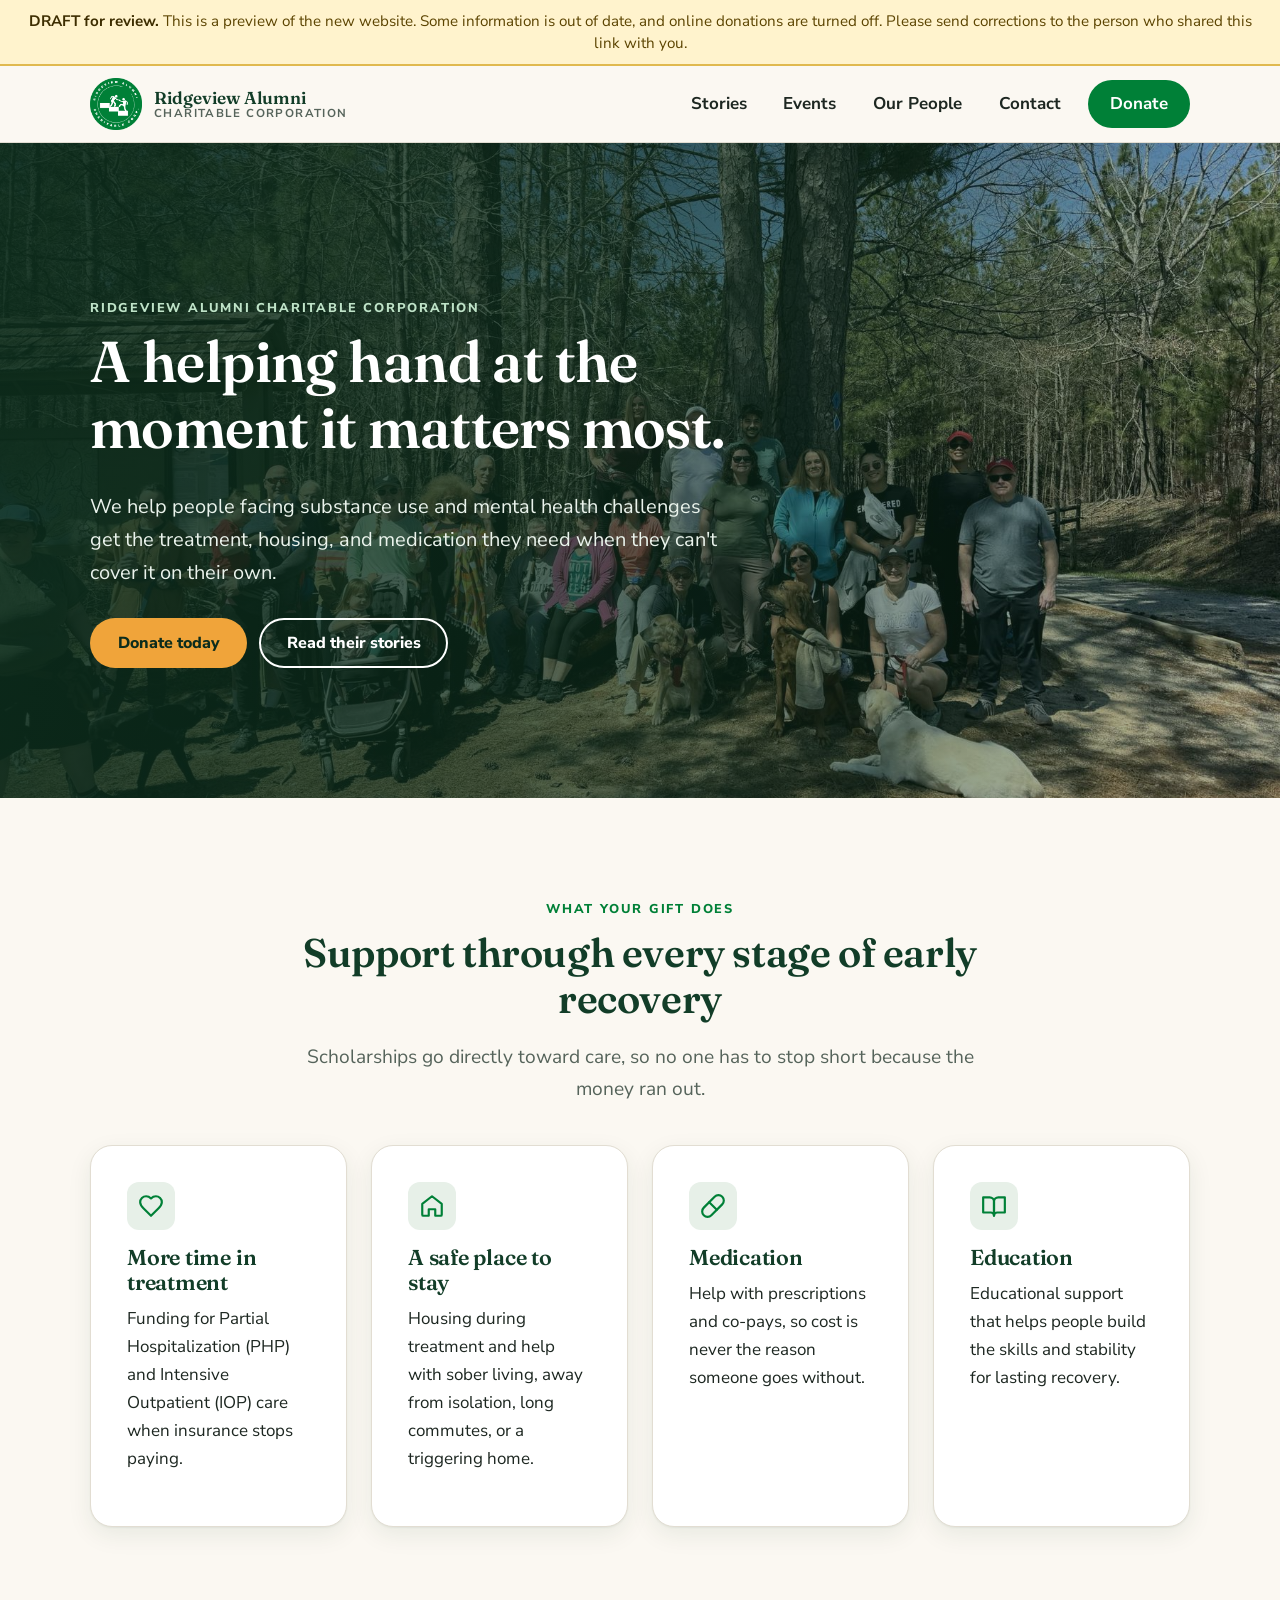
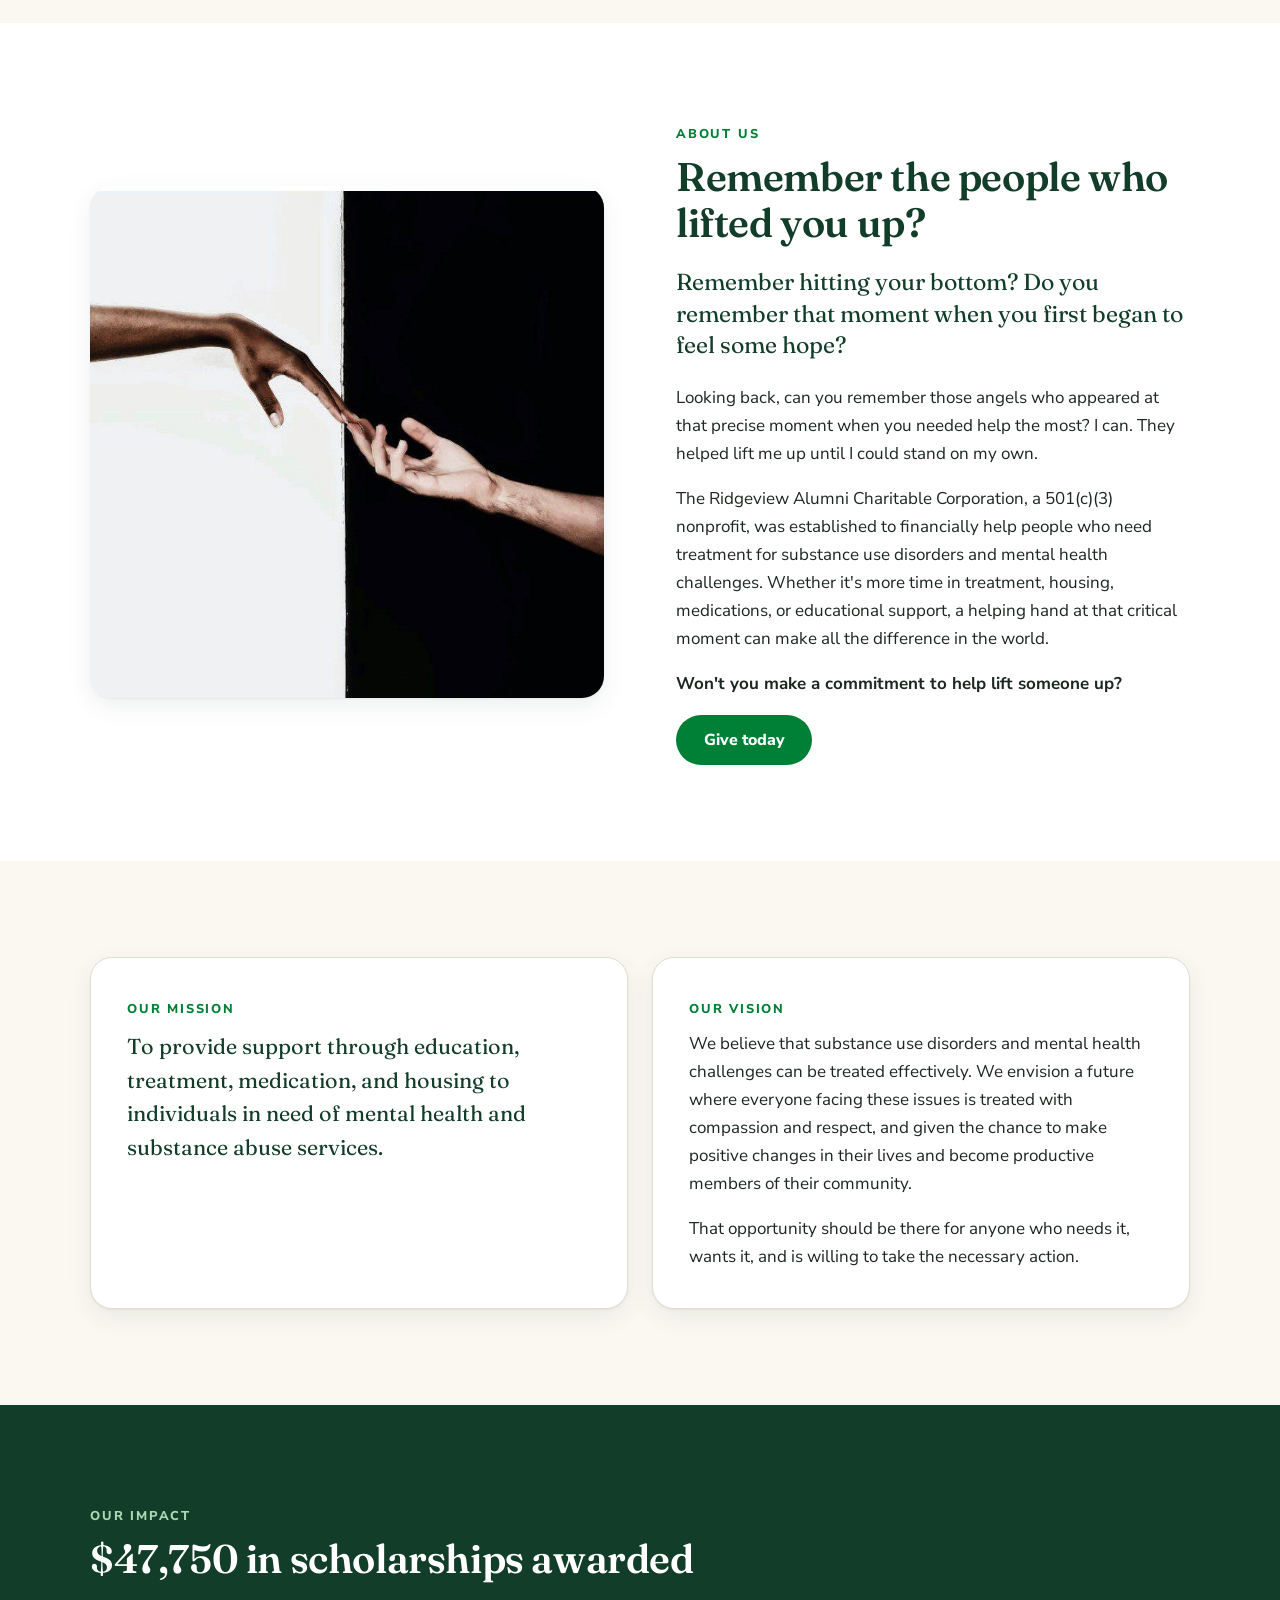
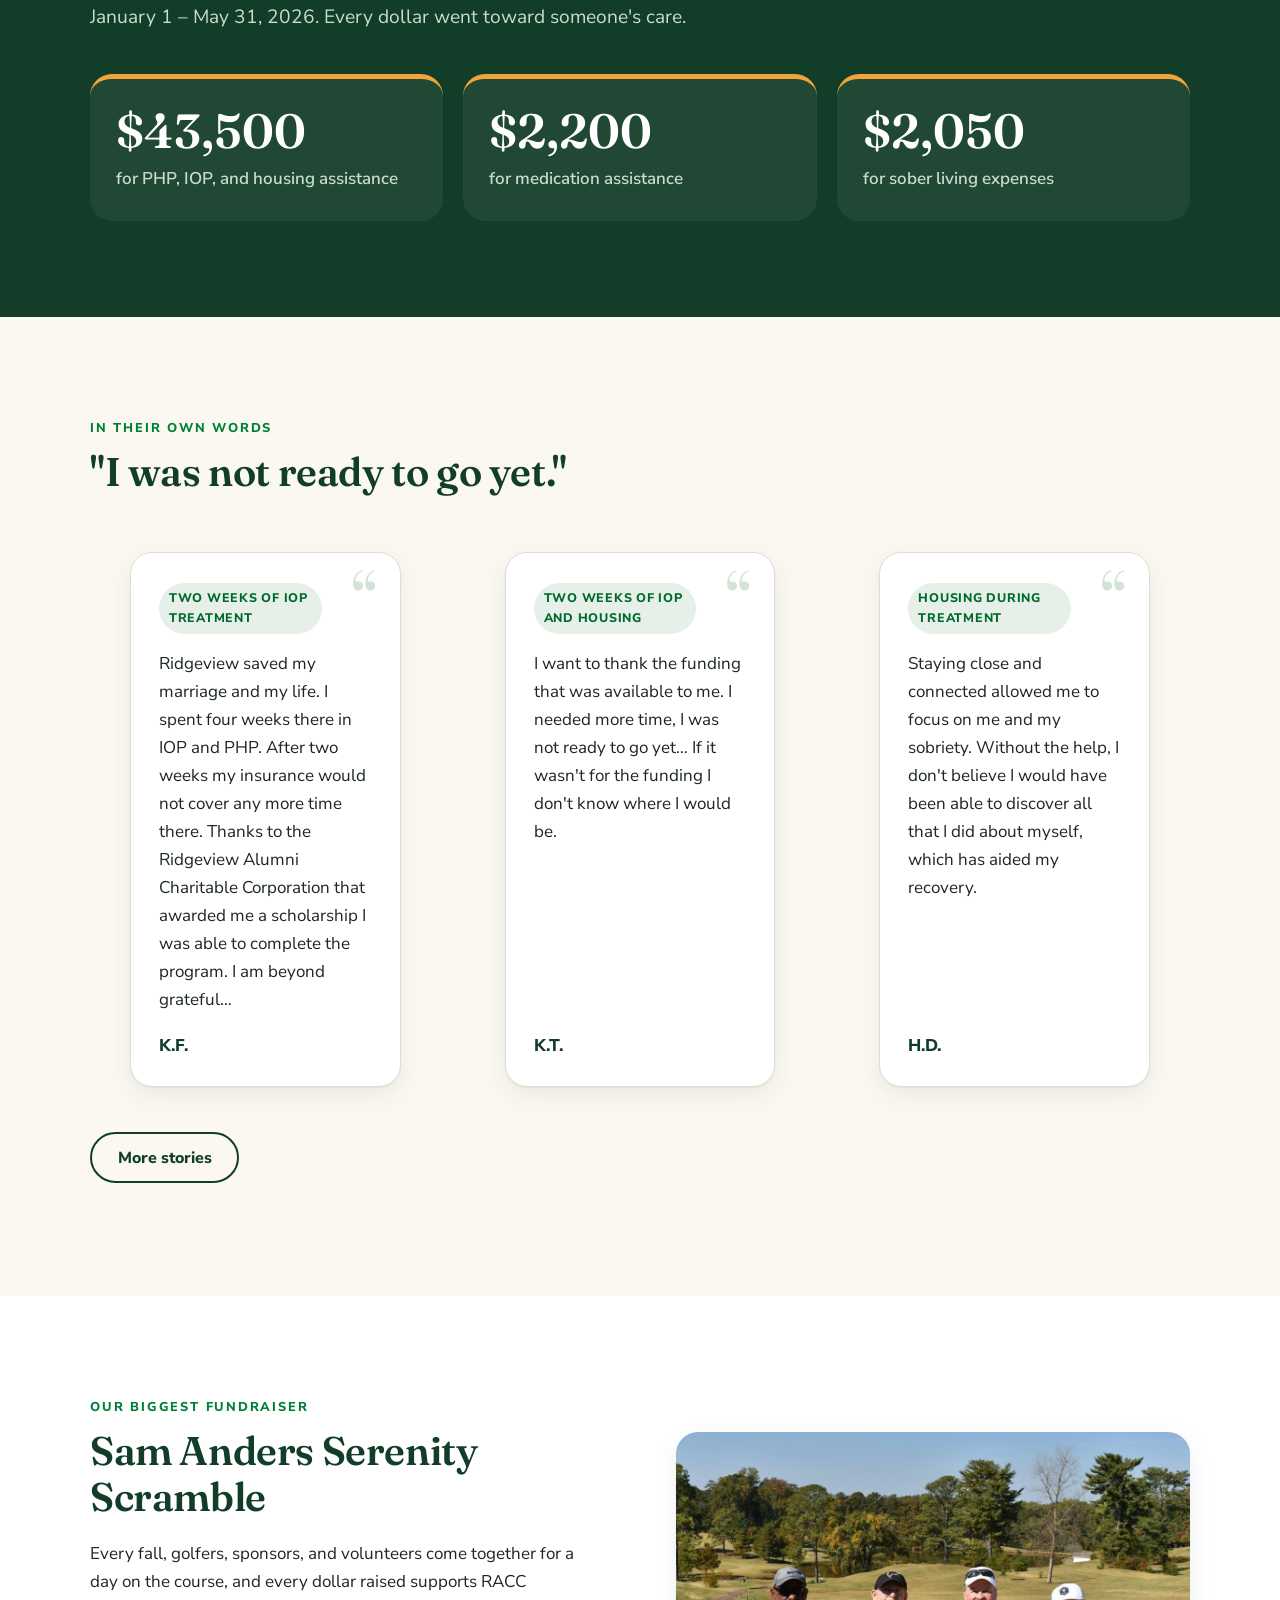
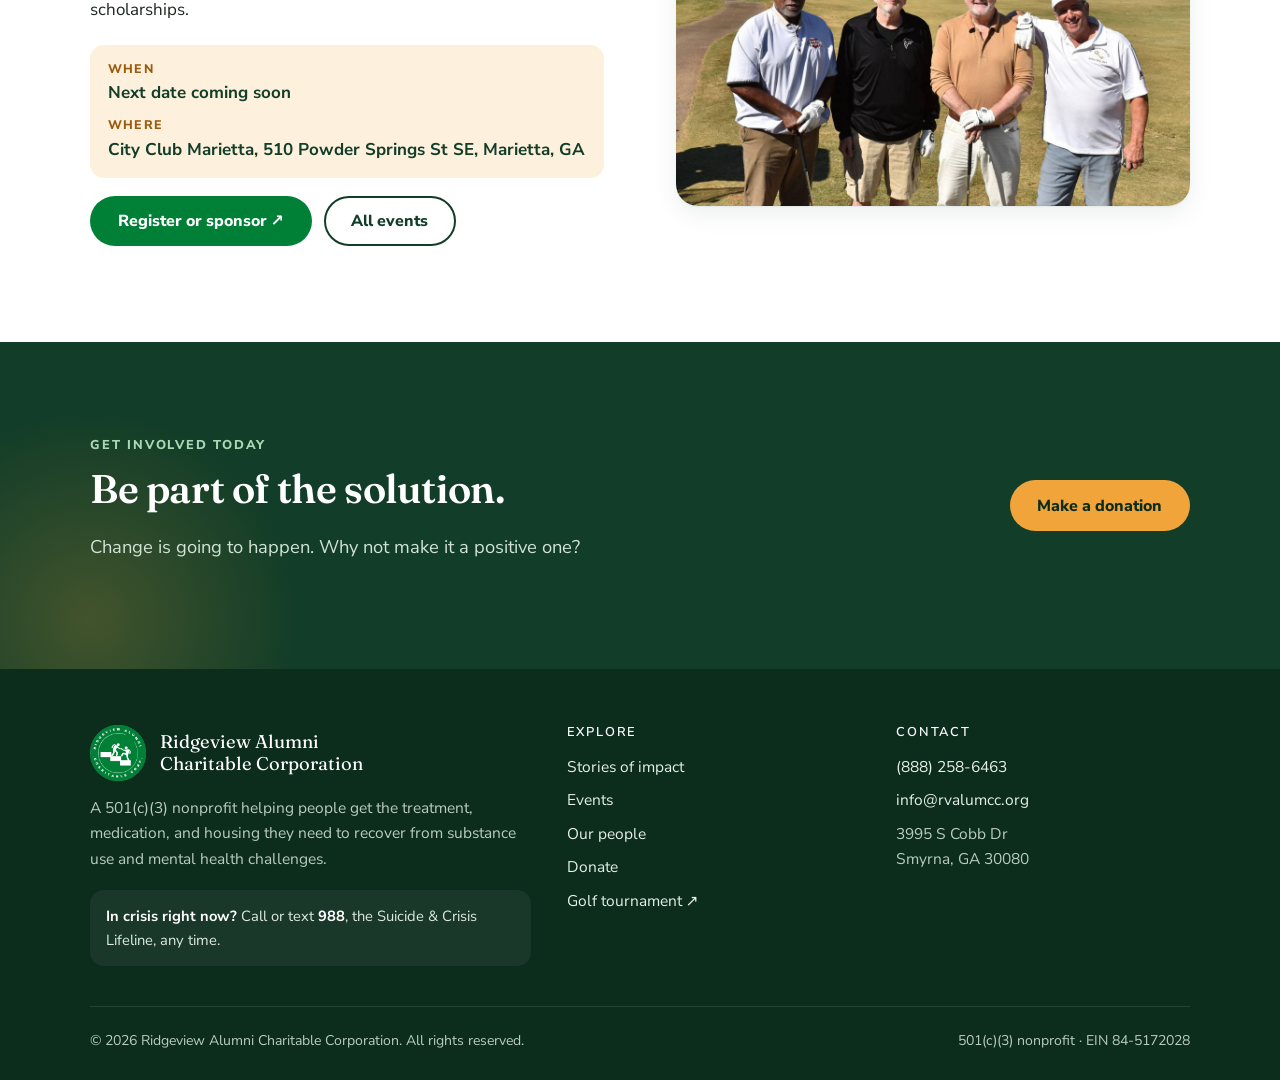
==== commit 0ddec91f: "Add draft mode for review: banner, donations off, noindex DRAFT flag in config.js shows a review ban" ====
--- a/index.html
+++ b/index.html
@@ -3,6 +3,7 @@
 <head>
   <meta charset="utf-8">
   <meta name="viewport" content="width=device-width, initial-scale=1">
+  <meta name="robots" content="noindex, nofollow"><!-- DRAFT-NOINDEX: remove at launch -->
   <title>Ridgeview Alumni Charitable Corporation</title>
   <meta name="description" content="A 501(c)(3) nonprofit helping people get the treatment, housing, and medication they need to recover from substance use and mental health challenges.">
   <link rel="canonical" href="https://rvalumcc.org/">
--- a/styles.css
+++ b/styles.css
@@ -66,6 +66,13 @@
 .skip-link:focus { left: 16px; top: 16px; z-index: 100; background: #fff; padding: 8px 14px; border-radius: 8px; }
 :focus-visible { outline: 3px solid var(--sun); outline-offset: 2px; }
 
+/* ---------- Draft banner (config.js DRAFT) ---------- */
+.draft-banner {
+  background: #fff3cd; color: #5c4400; border-bottom: 2px solid #e0b94f;
+  padding: 10px 20px; text-align: center; font-size: .95rem; line-height: 1.45;
+}
+.draft-banner strong { color: #3d2d00; }
+
 /* ---------- Buttons ---------- */
 .btn {
   display: inline-flex; align-items: center; justify-content: center; gap: .5em;
@@ -285,7 +292,9 @@
 
 /* ---------- Donate ---------- */
 .donate-layout { display: grid; grid-template-columns: 1.1fr .9fr; gap: clamp(32px, 5vw, 64px); align-items: start; }
+.donate-layout > * { min-width: 0; }
 @media (max-width: 900px) { .donate-layout { grid-template-columns: 1fr; } }
+@media (max-width: 340px) { .chips { grid-template-columns: repeat(2, 1fr); } }
 .donate-box {
   background: var(--paper); border-radius: var(--radius-lg); padding: clamp(24px, 4vw, 36px);
   box-shadow: 0 2px 4px rgba(18,61,40,.06), 0 18px 48px rgba(18,61,40,.14);
